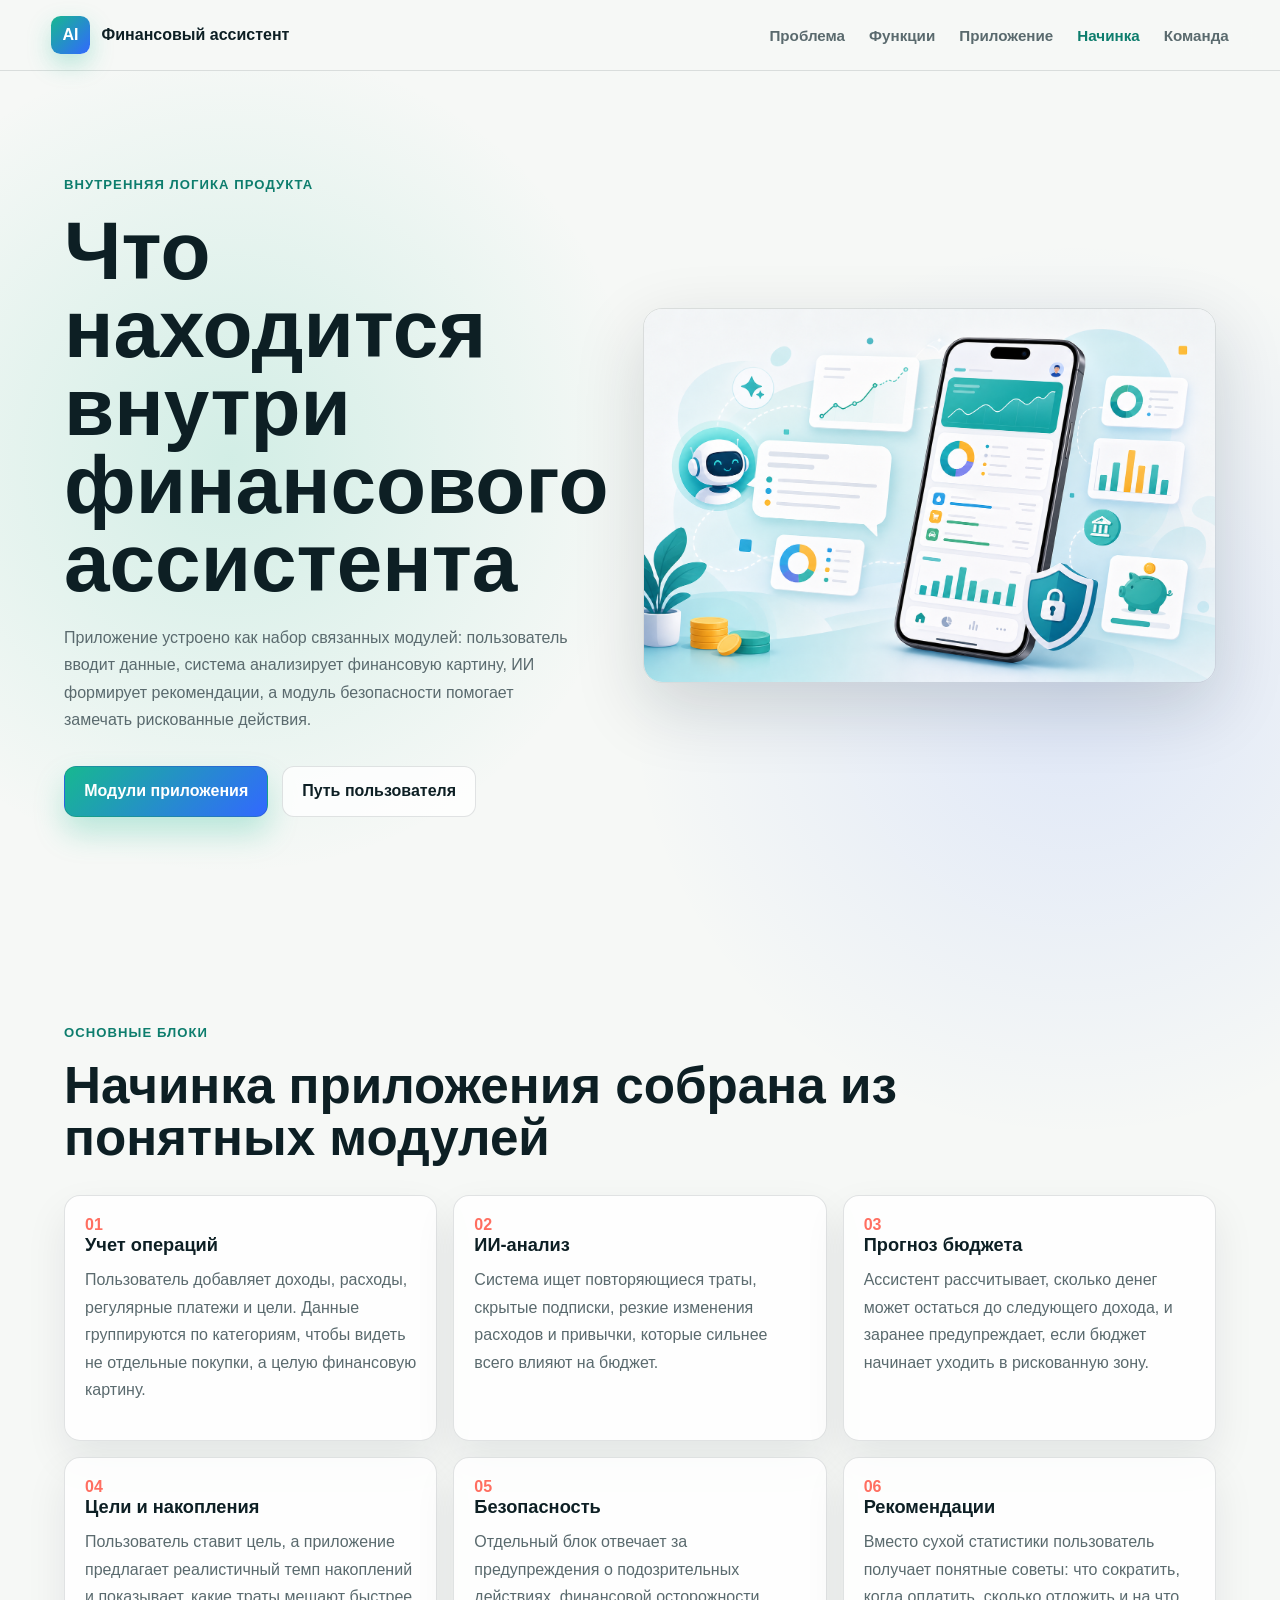
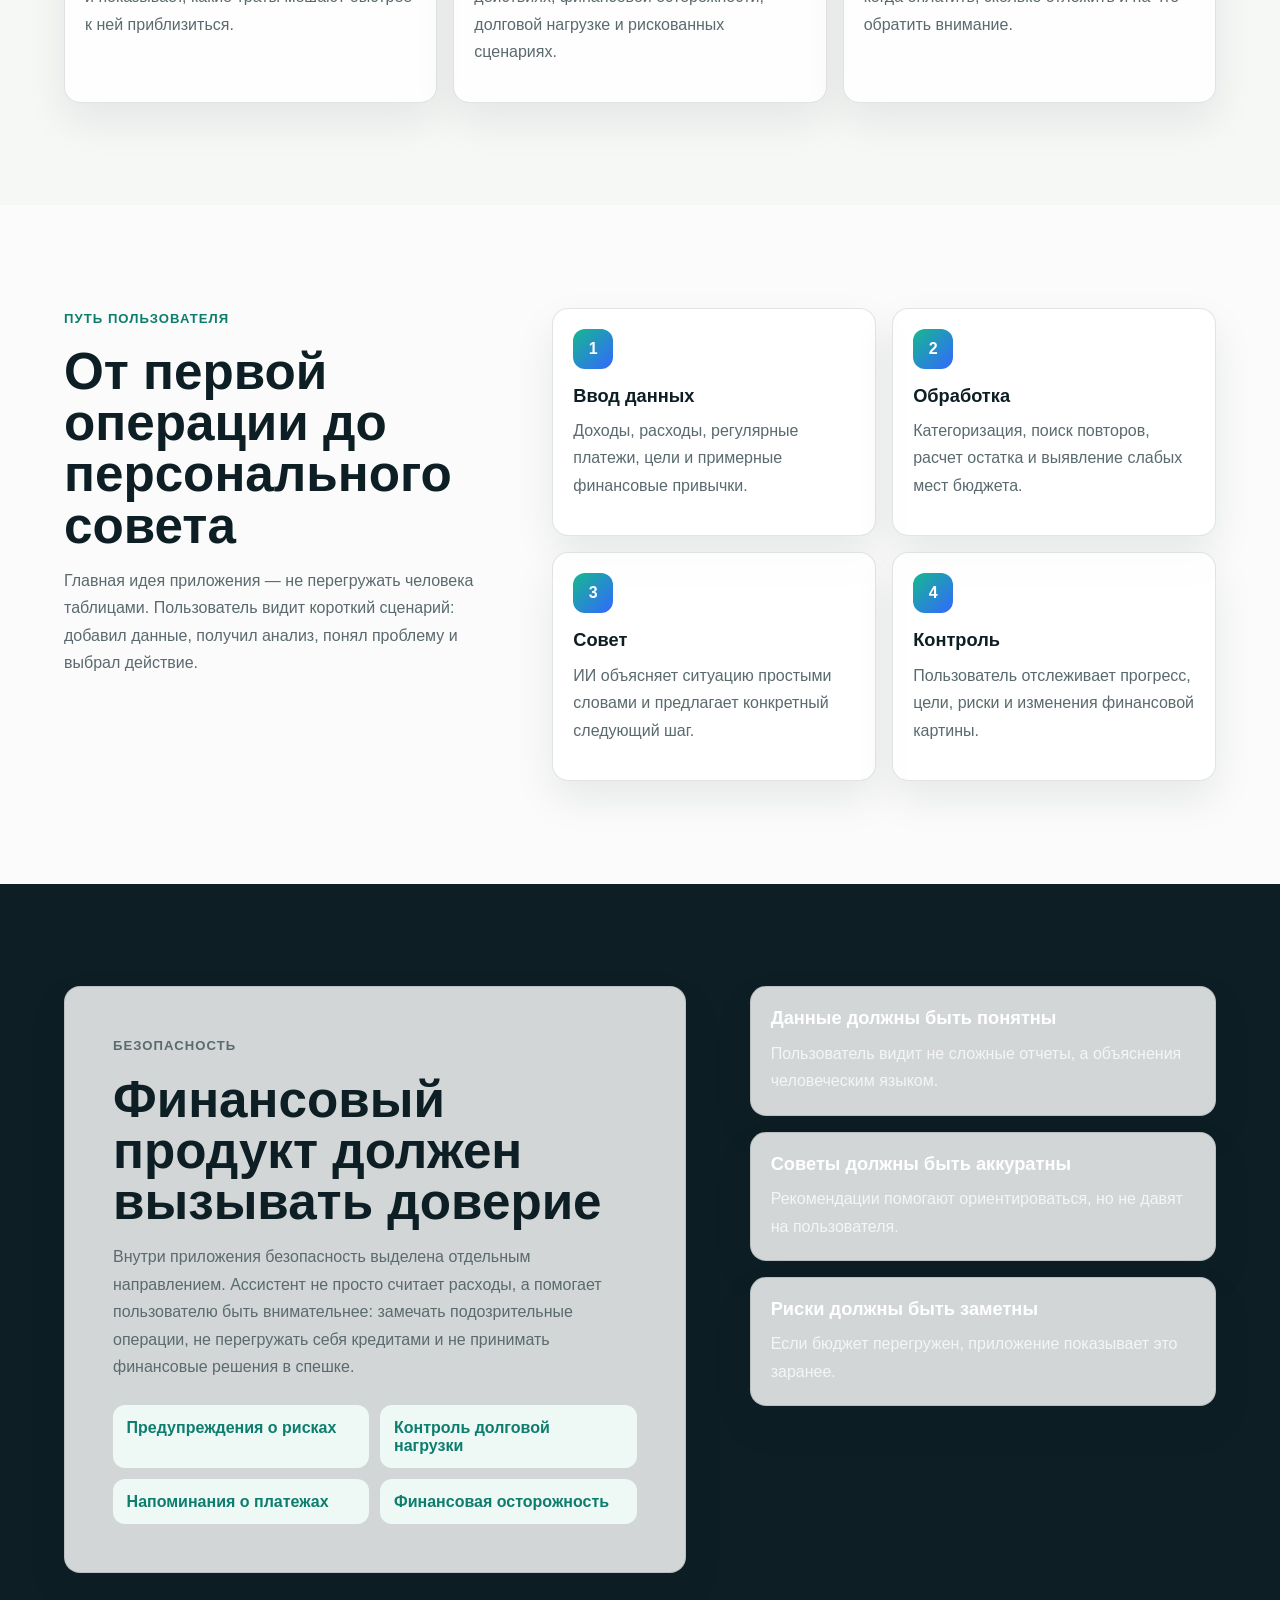
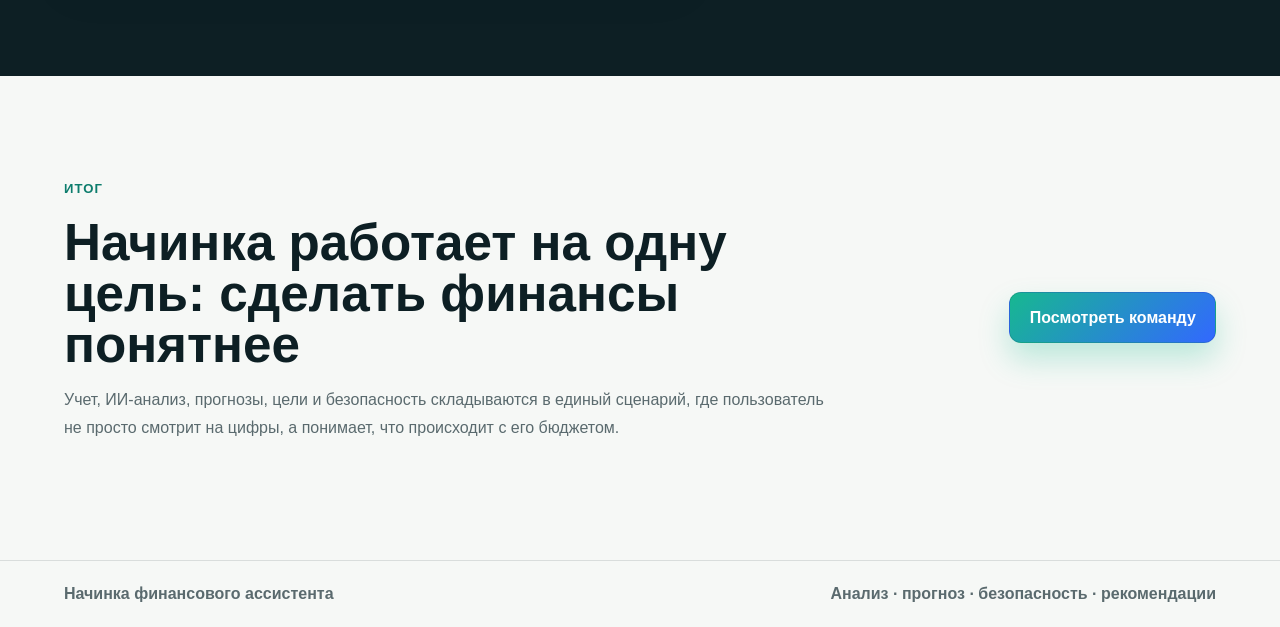
==== app.html @ 1d3106fd "Add app internals page" ====
<!DOCTYPE html>
<html lang="ru">
<head>
  <meta charset="UTF-8">
  <meta name="viewport" content="width=device-width, initial-scale=1.0">
  <title>Начинка приложения</title>
  <link rel="stylesheet" href="styles.css">
  <script src="script.js" defer></script>
</head>
<body>
  <header class="site-header">
    <a class="brand" href="index.html" aria-label="На главную">
      <span class="brand-mark">AI</span>
      <span>Финансовый ассистент</span>
    </a>
    <nav class="nav">
      <a href="index.html#problem">Проблема</a>
      <a href="index.html#features">Функции</a>
      <a href="index.html#app">Приложение</a>
      <a href="app.html" aria-current="page">Начинка</a>
      <a href="developers.html">Команда</a>
    </nav>
  </header>

  <main>
    <section class="app-hero">
      <div>
        <p class="eyebrow">Внутренняя логика продукта</p>
        <h1>Что находится внутри финансового ассистента</h1>
        <p>
          Приложение устроено как набор связанных модулей: пользователь вводит данные,
          система анализирует финансовую картину, ИИ формирует рекомендации, а модуль
          безопасности помогает замечать рискованные действия.
        </p>
        <div class="hero-actions">
          <a class="button primary" href="#modules">Модули приложения</a>
          <a class="button ghost" href="#flow">Путь пользователя</a>
        </div>
      </div>
      <img class="app-visual" src="assets/product-visual.png" alt="Визуализация модулей финансового ассистента">
    </section>

    <section id="modules" class="section">
      <div class="section-head">
        <p class="eyebrow">Основные блоки</p>
        <h2>Начинка приложения собрана из понятных модулей</h2>
      </div>
      <div class="module-grid">
        <article>
          <span>01</span>
          <h3>Учет операций</h3>
          <p>
            Пользователь добавляет доходы, расходы, регулярные платежи и цели.
            Данные группируются по категориям, чтобы видеть не отдельные покупки,
            а целую финансовую картину.
          </p>
        </article>
        <article>
          <span>02</span>
          <h3>ИИ-анализ</h3>
          <p>
            Система ищет повторяющиеся траты, скрытые подписки, резкие изменения
            расходов и привычки, которые сильнее всего влияют на бюджет.
          </p>
        </article>
        <article>
          <span>03</span>
          <h3>Прогноз бюджета</h3>
          <p>
            Ассистент рассчитывает, сколько денег может остаться до следующего дохода,
            и заранее предупреждает, если бюджет начинает уходить в рискованную зону.
          </p>
        </article>
        <article>
          <span>04</span>
          <h3>Цели и накопления</h3>
          <p>
            Пользователь ставит цель, а приложение предлагает реалистичный темп
            накоплений и показывает, какие траты мешают быстрее к ней приблизиться.
          </p>
        </article>
        <article>
          <span>05</span>
          <h3>Безопасность</h3>
          <p>
            Отдельный блок отвечает за предупреждения о подозрительных действиях,
            финансовой осторожности, долговой нагрузке и рискованных сценариях.
          </p>
        </article>
        <article>
          <span>06</span>
          <h3>Рекомендации</h3>
          <p>
            Вместо сухой статистики пользователь получает понятные советы:
            что сократить, когда оплатить, сколько отложить и на что обратить внимание.
          </p>
        </article>
      </div>
    </section>

    <section id="flow" class="section app-flow-section">
      <div>
        <p class="eyebrow">Путь пользователя</p>
        <h2>От первой операции до персонального совета</h2>
        <p>
          Главная идея приложения — не перегружать человека таблицами. Пользователь
          видит короткий сценарий: добавил данные, получил анализ, понял проблему
          и выбрал действие.
        </p>
      </div>
      <div class="flow-steps">
        <article>
          <strong>1</strong>
          <h3>Ввод данных</h3>
          <p>Доходы, расходы, регулярные платежи, цели и примерные финансовые привычки.</p>
        </article>
        <article>
          <strong>2</strong>
          <h3>Обработка</h3>
          <p>Категоризация, поиск повторов, расчет остатка и выявление слабых мест бюджета.</p>
        </article>
        <article>
          <strong>3</strong>
          <h3>Совет</h3>
          <p>ИИ объясняет ситуацию простыми словами и предлагает конкретный следующий шаг.</p>
        </article>
        <article>
          <strong>4</strong>
          <h3>Контроль</h3>
          <p>Пользователь отслеживает прогресс, цели, риски и изменения финансовой картины.</p>
        </article>
      </div>
    </section>

    <section class="section product app-security">
      <div class="product-panel">
        <p class="eyebrow">Безопасность</p>
        <h2>Финансовый продукт должен вызывать доверие</h2>
        <p>
          Внутри приложения безопасность выделена отдельным направлением. Ассистент
          не просто считает расходы, а помогает пользователю быть внимательнее:
          замечать подозрительные операции, не перегружать себя кредитами и не принимать
          финансовые решения в спешке.
        </p>
        <ul class="check-list">
          <li>Предупреждения о рисках</li>
          <li>Контроль долговой нагрузки</li>
          <li>Напоминания о платежах</li>
          <li>Финансовая осторожность</li>
        </ul>
      </div>
      <div class="security-notes">
        <article>
          <h3>Данные должны быть понятны</h3>
          <p>Пользователь видит не сложные отчеты, а объяснения человеческим языком.</p>
        </article>
        <article>
          <h3>Советы должны быть аккуратны</h3>
          <p>Рекомендации помогают ориентироваться, но не давят на пользователя.</p>
        </article>
        <article>
          <h3>Риски должны быть заметны</h3>
          <p>Если бюджет перегружен, приложение показывает это заранее.</p>
        </article>
      </div>
    </section>

    <section class="section finale">
      <div>
        <p class="eyebrow">Итог</p>
        <h2>Начинка работает на одну цель: сделать финансы понятнее</h2>
        <p>
          Учет, ИИ-анализ, прогнозы, цели и безопасность складываются в единый
          сценарий, где пользователь не просто смотрит на цифры, а понимает,
          что происходит с его бюджетом.
        </p>
      </div>
      <a class="button primary" href="developers.html">Посмотреть команду</a>
    </section>
  </main>

  <footer class="footer">
    <span>Начинка финансового ассистента</span>
    <span>Анализ · прогноз · безопасность · рекомендации</span>
  </footer>
</body>
</html>
---- styles.css ----
:root {
  --bg: #f6f8f6;
  --ink: #0d1f24;
  --muted: #5a6a6e;
  --line: rgba(13, 31, 36, 0.12);
  --green: #17b890;
  --green-dark: #0d7d6d;
  --blue: #3268ff;
  --yellow: #f7c948;
  --coral: #ff6f61;
  --white: #ffffff;
  --shadow: 0 24px 70px rgba(13, 31, 36, 0.16);
}

* {
  box-sizing: border-box;
}

html {
  scroll-behavior: smooth;
}

body {
  margin: 0;
  min-height: 100vh;
  color: var(--ink);
  background:
    radial-gradient(circle at 18% 12%, rgba(23, 184, 144, 0.16), transparent 26rem),
    radial-gradient(circle at 84% 18%, rgba(50, 104, 255, 0.12), transparent 28rem),
    var(--bg);
  font-family: Inter, "Segoe UI", Arial, sans-serif;
}

a {
  color: inherit;
}

.site-header {
  position: sticky;
  top: 0;
  z-index: 20;
  display: flex;
  align-items: center;
  justify-content: space-between;
  gap: 1rem;
  padding: 1rem clamp(1rem, 4vw, 4.5rem);
  background: rgba(246, 248, 246, 0.84);
  border-bottom: 1px solid var(--line);
  backdrop-filter: blur(18px);
}

.brand {
  display: inline-flex;
  align-items: center;
  gap: 0.75rem;
  font-weight: 800;
  text-decoration: none;
}

.brand-mark {
  display: grid;
  place-items: center;
  width: 2.4rem;
  height: 2.4rem;
  border-radius: 0.6rem;
  color: var(--white);
  background: linear-gradient(135deg, var(--green), var(--blue));
  box-shadow: 0 10px 24px rgba(23, 184, 144, 0.28);
}

.nav {
  display: flex;
  align-items: center;
  gap: clamp(0.65rem, 2vw, 1.5rem);
  color: var(--muted);
  font-size: 0.95rem;
  font-weight: 700;
}

.nav a {
  text-decoration: none;
}

.nav a:hover,
.nav a[aria-current="page"] {
  color: var(--green-dark);
}

.hero {
  display: grid;
  grid-template-columns: minmax(0, 1.05fr) minmax(18rem, 0.72fr);
  align-items: center;
  gap: clamp(2rem, 6vw, 5rem);
  min-height: calc(100vh - 4.6rem);
  padding: clamp(3rem, 7vw, 6rem) clamp(1rem, 5vw, 5rem) 2.5rem;
}

.hero-content {
  max-width: 48rem;
}

.eyebrow {
  margin: 0 0 1rem;
  color: var(--green-dark);
  font-size: 0.82rem;
  font-weight: 900;
  letter-spacing: 0.08em;
  text-transform: uppercase;
}

h1,
h2,
h3,
p {
  margin-top: 0;
}

h1 {
  margin-bottom: 1.4rem;
  font-size: clamp(2.7rem, 7vw, 6.4rem);
  line-height: 0.95;
}

h2 {
  margin-bottom: 1rem;
  font-size: clamp(2rem, 4vw, 3.8rem);
  line-height: 1;
}

h3 {
  margin-bottom: 0.65rem;
  font-size: 1.14rem;
}

p {
  color: var(--muted);
  line-height: 1.72;
}

.hero-text {
  max-width: 41rem;
  font-size: clamp(1.05rem, 1.6vw, 1.28rem);
}

.hero-actions {
  display: flex;
  flex-wrap: wrap;
  gap: 0.85rem;
  margin-top: 2rem;
}

.button {
  display: inline-flex;
  align-items: center;
  justify-content: center;
  min-height: 3.2rem;
  padding: 0.85rem 1.2rem;
  border-radius: 0.75rem;
  border: 1px solid var(--line);
  font-weight: 850;
  text-decoration: none;
  transition: transform 180ms ease, box-shadow 180ms ease, background 180ms ease;
}

.button:hover {
  transform: translateY(-2px);
}

.button.primary {
  color: var(--white);
  background: linear-gradient(135deg, var(--green), var(--blue));
  box-shadow: 0 16px 30px rgba(23, 184, 144, 0.26);
}

.button.ghost {
  background: rgba(255, 255, 255, 0.78);
}

.phone-showcase {
  justify-self: center;
  position: relative;
}

.phone-showcase::before {
  content: "";
  position: absolute;
  inset: 12% -8% 6%;
  z-index: -1;
  border-radius: 4rem;
  background: linear-gradient(135deg, rgba(23, 184, 144, 0.35), rgba(50, 104, 255, 0.22));
  filter: blur(6px);
  transform: rotate(-5deg);
}

.phone-showcase img {
  display: block;
  width: min(22rem, 78vw);
  height: auto;
  filter: drop-shadow(0 30px 44px rgba(13, 31, 36, 0.24));
}

.stats-band {
  display: grid;
  grid-template-columns: repeat(3, 1fr);
  gap: 1px;
  margin: 0 clamp(1rem, 5vw, 5rem);
  overflow: hidden;
  border: 1px solid var(--line);
  border-radius: 1.25rem;
  background: var(--line);
  box-shadow: var(--shadow);
}

.stats-band div {
  padding: clamp(1.2rem, 3vw, 2rem);
  background: rgba(255, 255, 255, 0.82);
}

.stats-band strong {
  display: block;
  font-size: clamp(1.8rem, 4vw, 3.2rem);
  line-height: 1;
}

.stats-band span {
  color: var(--muted);
  font-weight: 700;
}

.section {
  padding: clamp(4rem, 8vw, 7rem) clamp(1rem, 5vw, 5rem);
}

.split {
  display: grid;
  grid-template-columns: minmax(0, 0.8fr) minmax(0, 1.2fr);
  gap: clamp(2rem, 5vw, 4rem);
  align-items: start;
}

.problem-grid,
.feature-row,
.developers-list {
  display: grid;
  grid-template-columns: repeat(4, minmax(0, 1fr));
  gap: 1rem;
}

.problem-grid article,
.feature-row article,
.developer-card,
.product-panel,
.qr-card {
  border: 1px solid var(--line);
  border-radius: 1rem;
  background: rgba(255, 255, 255, 0.82);
  box-shadow: 0 18px 42px rgba(13, 31, 36, 0.08);
}

.problem-grid article,
.feature-row article,
.developer-card {
  padding: 1.25rem;
}

.problem-grid span {
  color: var(--coral);
  font-weight: 900;
}

.section-head {
  max-width: 58rem;
  margin-bottom: 2rem;
}

.icon,
.avatar {
  display: grid;
  place-items: center;
  width: 3.2rem;
  height: 3.2rem;
  margin-bottom: 1rem;
  border-radius: 0.8rem;
  color: var(--white);
  background: var(--green-dark);
  font-weight: 900;
}

.feature-row article:nth-child(2) .icon {
  background: var(--blue);
}

.feature-row article:nth-child(3) .icon {
  background: var(--coral);
}

.feature-row article:nth-child(4) .icon {
  color: var(--ink);
  background: var(--yellow);
}

.product {
  display: grid;
  grid-template-columns: minmax(0, 1fr) minmax(18rem, 0.75fr);
  gap: clamp(2rem, 5vw, 4rem);
  align-items: stretch;
  background: #0d1f24;
  color: var(--white);
}

.product p,
.product .eyebrow {
  color: rgba(255, 255, 255, 0.74);
}

.product-panel {
  padding: clamp(1.4rem, 4vw, 3rem);
  color: var(--ink);
}

.product-panel p,
.product-panel .eyebrow {
  color: var(--muted);
}

.check-list {
  display: grid;
  grid-template-columns: repeat(2, minmax(0, 1fr));
  gap: 0.7rem;
  padding: 0;
  margin: 1.5rem 0 0;
  list-style: none;
}

.check-list li {
  padding: 0.85rem;
  border-radius: 0.75rem;
  background: #eef8f4;
  color: var(--green-dark);
  font-weight: 800;
}

.timeline {
  display: grid;
  align-content: center;
  gap: 1rem;
}

.timeline div {
  display: grid;
  grid-template-columns: 1rem 1fr;
  gap: 1rem;
  align-items: center;
}

.timeline span {
  width: 1rem;
  height: 1rem;
  border-radius: 50%;
  background: var(--green);
  box-shadow: 0 0 0 0.45rem rgba(23, 184, 144, 0.2);
}

.timeline p {
  margin: 0;
  color: rgba(255, 255, 255, 0.88);
  font-weight: 800;
}

.app-story {
  display: grid;
  grid-template-columns: minmax(0, 0.82fr) minmax(18rem, 1fr);
  gap: clamp(2rem, 5vw, 4rem);
  align-items: center;
}

.app-copy {
  max-width: 46rem;
}

.app-visual {
  display: block;
  width: 100%;
  border: 1px solid var(--line);
  border-radius: 1.2rem;
  box-shadow: var(--shadow);
}

.gallery-section {
  background: rgba(255, 255, 255, 0.44);
}

.gallery-grid {
  display: grid;
  grid-template-columns: minmax(16rem, 0.62fr) minmax(16rem, 1fr);
  gap: 1rem;
}

.gallery-grid article {
  overflow: hidden;
  border: 1px solid var(--line);
  border-radius: 1rem;
  background: rgba(255, 255, 255, 0.82);
  box-shadow: 0 18px 42px rgba(13, 31, 36, 0.08);
}

.gallery-grid img {
  display: block;
  width: 100%;
  height: 24rem;
  object-fit: cover;
  background: #eef8f4;
}

.gallery-grid article:first-child img {
  object-fit: contain;
  padding: 1rem;
}

.gallery-grid h3,
.gallery-grid p {
  padding: 0 1.2rem;
}

.gallery-grid h3 {
  margin-top: 1rem;
}

.gallery-grid p {
  padding-bottom: 1.2rem;
}

.finale {
  display: flex;
  align-items: center;
  justify-content: space-between;
  gap: 2rem;
}

.finale div {
  max-width: 48rem;
}

.developers-hero {
  position: relative;
  display: grid;
  grid-template-columns: minmax(0, 1fr) minmax(17rem, 24rem);
  gap: clamp(2rem, 6vw, 5rem);
  align-items: center;
  padding: clamp(4rem, 8vw, 7rem) clamp(1rem, 5vw, 5rem);
  overflow: hidden;
}

.developers-hero::after {
  content: "";
  position: absolute;
  right: 9%;
  top: 17%;
  z-index: -1;
  width: 18rem;
  height: 18rem;
  border: 1px solid rgba(23, 184, 144, 0.28);
  border-radius: 2rem;
  transform: rotate(17deg);
  animation: slow-spin 18s linear infinite;
}

.developers-hero h1 {
  font-size: clamp(3rem, 7vw, 6rem);
}

.role-cloud {
  display: flex;
  flex-wrap: wrap;
  gap: 0.7rem;
  margin: 1.5rem 0;
}

.role-cloud span {
  padding: 0.58rem 0.85rem;
  border: 1px solid rgba(23, 184, 144, 0.26);
  border-radius: 999px;
  background: rgba(255, 255, 255, 0.74);
  color: var(--green-dark);
  font-weight: 850;
}

.developers-note {
  max-width: 46rem;
}

.qr-card {
  padding: 1.2rem;
  text-align: center;
  animation: float-card 5s ease-in-out infinite;
}

.qr-card img {
  display: block;
  width: 100%;
  max-width: 19rem;
  margin: 0 auto 1rem;
  border-radius: 0.8rem;
}

.developers-list {
  grid-template-columns: repeat(3, minmax(0, 1fr));
  padding-top: 0;
}

.developer-card {
  position: relative;
  overflow: hidden;
  min-height: 32rem;
  cursor: pointer;
  transition: transform 220ms ease, box-shadow 220ms ease, border-color 220ms ease;
}

.developer-card::before {
  content: "";
  position: absolute;
  inset: 0;
  z-index: 0;
  background: linear-gradient(135deg, rgba(23, 184, 144, 0.16), transparent 48%);
  opacity: 0;
  transition: opacity 220ms ease;
}

.developer-card:hover {
  transform: translateY(-8px);
  border-color: rgba(23, 184, 144, 0.38);
  box-shadow: 0 26px 58px rgba(13, 31, 36, 0.16);
}

.developer-card:focus-visible {
  outline: 3px solid rgba(50, 104, 255, 0.34);
  outline-offset: 4px;
}

.developer-card.is-open {
  border-color: rgba(23, 184, 144, 0.56);
  box-shadow: 0 30px 70px rgba(13, 31, 36, 0.18);
}

.developer-card:hover::before {
  opacity: 1;
}

.developer-card > * {
  position: relative;
  z-index: 1;
}

.developer-portrait {
  display: block;
  width: 100%;
  aspect-ratio: 1 / 1;
  object-fit: cover;
  margin-bottom: 1rem;
  border-radius: 0.9rem;
  border: 1px solid var(--line);
  box-shadow: 0 16px 30px rgba(13, 31, 36, 0.12);
  transition: transform 260ms ease;
}

.developer-card:hover .developer-portrait {
  transform: scale(1.025);
}

.developer-card h2 {
  font-size: clamp(1.55rem, 2.4vw, 2.2rem);
  overflow-wrap: anywhere;
}

.developer-card .nickname {
  margin-bottom: 0.3rem;
  color: var(--muted);
  font-weight: 850;
}

.developer-card .role {
  margin-bottom: 0.8rem;
  color: var(--green-dark);
  font-weight: 900;
}

.mini-stack {
  display: flex;
  flex-wrap: wrap;
  gap: 0.5rem;
  padding: 0;
  margin: 1rem 0 0;
  list-style: none;
}

.mini-stack li {
  padding: 0.46rem 0.6rem;
  border-radius: 0.55rem;
  background: #eef8f4;
  color: var(--green-dark);
  font-size: 0.86rem;
  font-weight: 850;
}

.member-detail {
  margin-top: 1rem;
  padding: 1rem;
  border: 1px solid rgba(23, 184, 144, 0.22);
  border-radius: 0.85rem;
  background: rgba(238, 248, 244, 0.82);
  animation: detail-open 240ms ease both;
}

.member-detail summary {
  cursor: pointer;
  color: var(--green-dark);
  font-weight: 900;
}

.member-detail h3 {
  margin: 1rem 0 0.45rem;
}

.member-detail p {
  margin-bottom: 0.7rem;
  line-height: 1.58;
}

.developer-card .button {
  width: 100%;
  margin-top: 1.2rem;
  cursor: pointer;
}

.team-story {
  padding-top: 1rem;
}

.team-story h2 {
  max-width: 55rem;
}

.story-grid {
  display: grid;
  grid-template-columns: repeat(3, minmax(0, 1fr));
  gap: 1rem;
  margin-top: 2rem;
}

.story-grid article {
  padding: 1.3rem;
  border-left: 4px solid var(--green);
  background: rgba(255, 255, 255, 0.7);
}

.story-grid span {
  color: var(--coral);
  font-weight: 900;
}

.app-hero {
  display: grid;
  grid-template-columns: minmax(0, 0.9fr) minmax(18rem, 1fr);
  gap: clamp(2rem, 5vw, 4rem);
  align-items: center;
  min-height: calc(100vh - 4.6rem);
  padding: clamp(4rem, 8vw, 7rem) clamp(1rem, 5vw, 5rem);
}

.app-hero h1 {
  font-size: clamp(2.8rem, 6.4vw, 6rem);
}

.module-grid {
  display: grid;
  grid-template-columns: repeat(3, minmax(0, 1fr));
  gap: 1rem;
}

.module-grid article,
.flow-steps article,
.security-notes article {
  border: 1px solid var(--line);
  border-radius: 1rem;
  background: rgba(255, 255, 255, 0.82);
  box-shadow: 0 18px 42px rgba(13, 31, 36, 0.08);
}

.module-grid article {
  padding: 1.25rem;
}

.module-grid span {
  color: var(--coral);
  font-weight: 900;
}

.app-flow-section {
  display: grid;
  grid-template-columns: minmax(0, 0.78fr) minmax(0, 1.22fr);
  gap: clamp(2rem, 5vw, 4rem);
  align-items: start;
  background: rgba(255, 255, 255, 0.42);
}

.flow-steps {
  display: grid;
  grid-template-columns: repeat(2, minmax(0, 1fr));
  gap: 1rem;
}

.flow-steps article {
  padding: 1.25rem;
}

.flow-steps strong {
  display: grid;
  place-items: center;
  width: 2.5rem;
  height: 2.5rem;
  margin-bottom: 1rem;
  border-radius: 0.75rem;
  color: var(--white);
  background: linear-gradient(135deg, var(--green), var(--blue));
}

.app-security {
  align-items: start;
}

.security-notes {
  display: grid;
  gap: 1rem;
  align-content: center;
}

.security-notes article {
  padding: 1.25rem;
}

.security-notes h3 {
  color: var(--white);
}

.security-notes p {
  margin-bottom: 0;
  color: rgba(255, 255, 255, 0.76);
}

.footer {
  display: flex;
  justify-content: space-between;
  gap: 1rem;
  padding: 1.5rem clamp(1rem, 5vw, 5rem);
  color: var(--muted);
  border-top: 1px solid var(--line);
  font-weight: 700;
}

.reveal {
  opacity: 0;
  transform: translateY(22px);
  transition: opacity 650ms ease, transform 650ms ease;
}

.reveal.is-visible {
  opacity: 1;
  transform: translateY(0);
}

@keyframes float-card {
  0%,
  100% {
    transform: translateY(0);
  }
  50% {
    transform: translateY(-10px);
  }
}

@keyframes slow-spin {
  from {
    transform: rotate(17deg);
  }
  to {
    transform: rotate(377deg);
  }
}

@keyframes detail-open {
  from {
    opacity: 0;
    transform: translateY(-8px);
  }
  to {
    opacity: 1;
    transform: translateY(0);
  }
}

@media (max-width: 980px) {
  .hero,
  .split,
  .product,
  .developers-hero,
  .app-story,
  .app-hero,
  .app-flow-section {
    grid-template-columns: 1fr;
  }

  .phone-showcase {
    order: -1;
  }

  .problem-grid,
  .feature-row,
  .story-grid,
  .module-grid {
    grid-template-columns: repeat(2, minmax(0, 1fr));
  }
}

@media (max-width: 720px) {
  .site-header {
    position: static;
    align-items: flex-start;
    flex-direction: column;
  }

  .nav {
    width: 100%;
    flex-wrap: wrap;
    overflow-x: visible;
    padding-bottom: 0;
  }

  .hero {
    min-height: auto;
  }

  .stats-band,
  .developers-list,
  .check-list,
  .gallery-grid,
  .module-grid,
  .flow-steps {
    grid-template-columns: 1fr;
  }

  .gallery-grid img {
    height: auto;
    max-height: 30rem;
  }

  .problem-grid,
  .feature-row,
  .story-grid {
    grid-template-columns: 1fr;
  }

  .finale,
  .footer {
    align-items: flex-start;
    flex-direction: column;
  }

  h1 {
    font-size: clamp(2.5rem, 15vw, 4rem);
  }
}
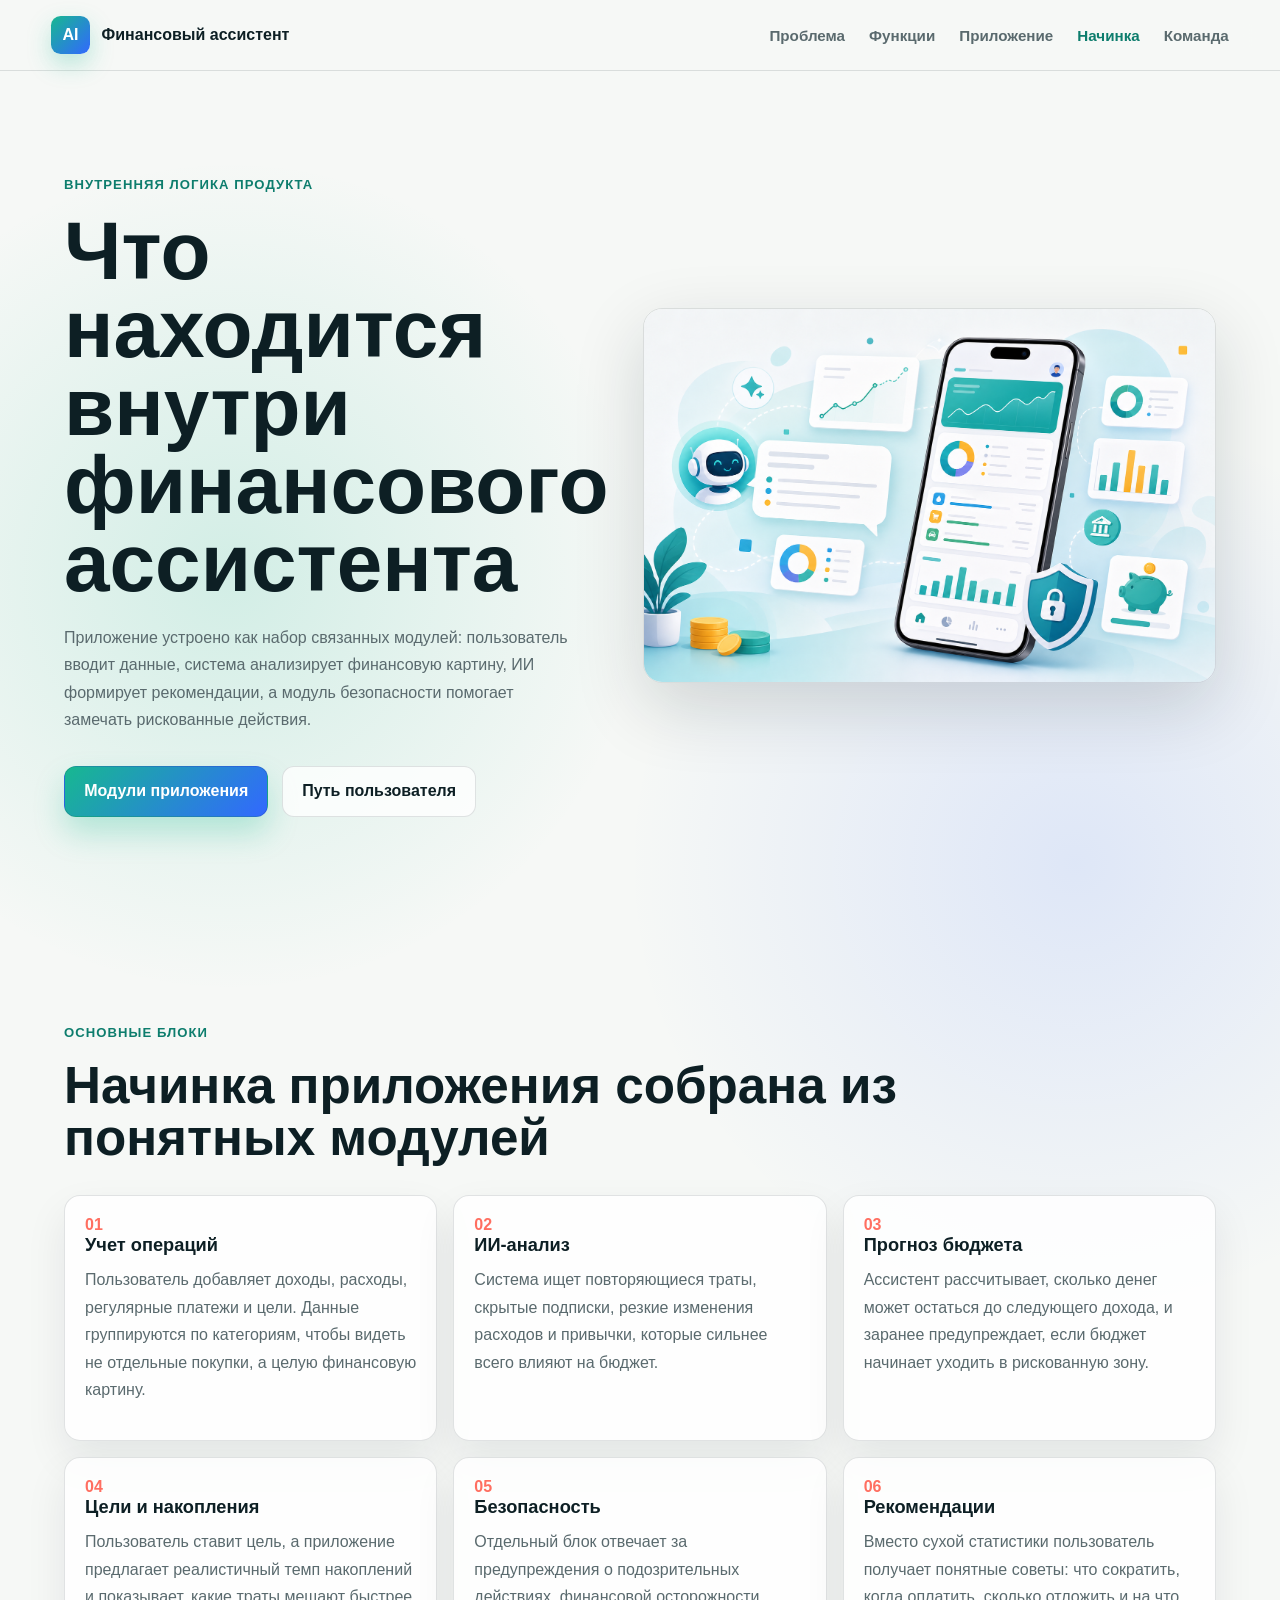
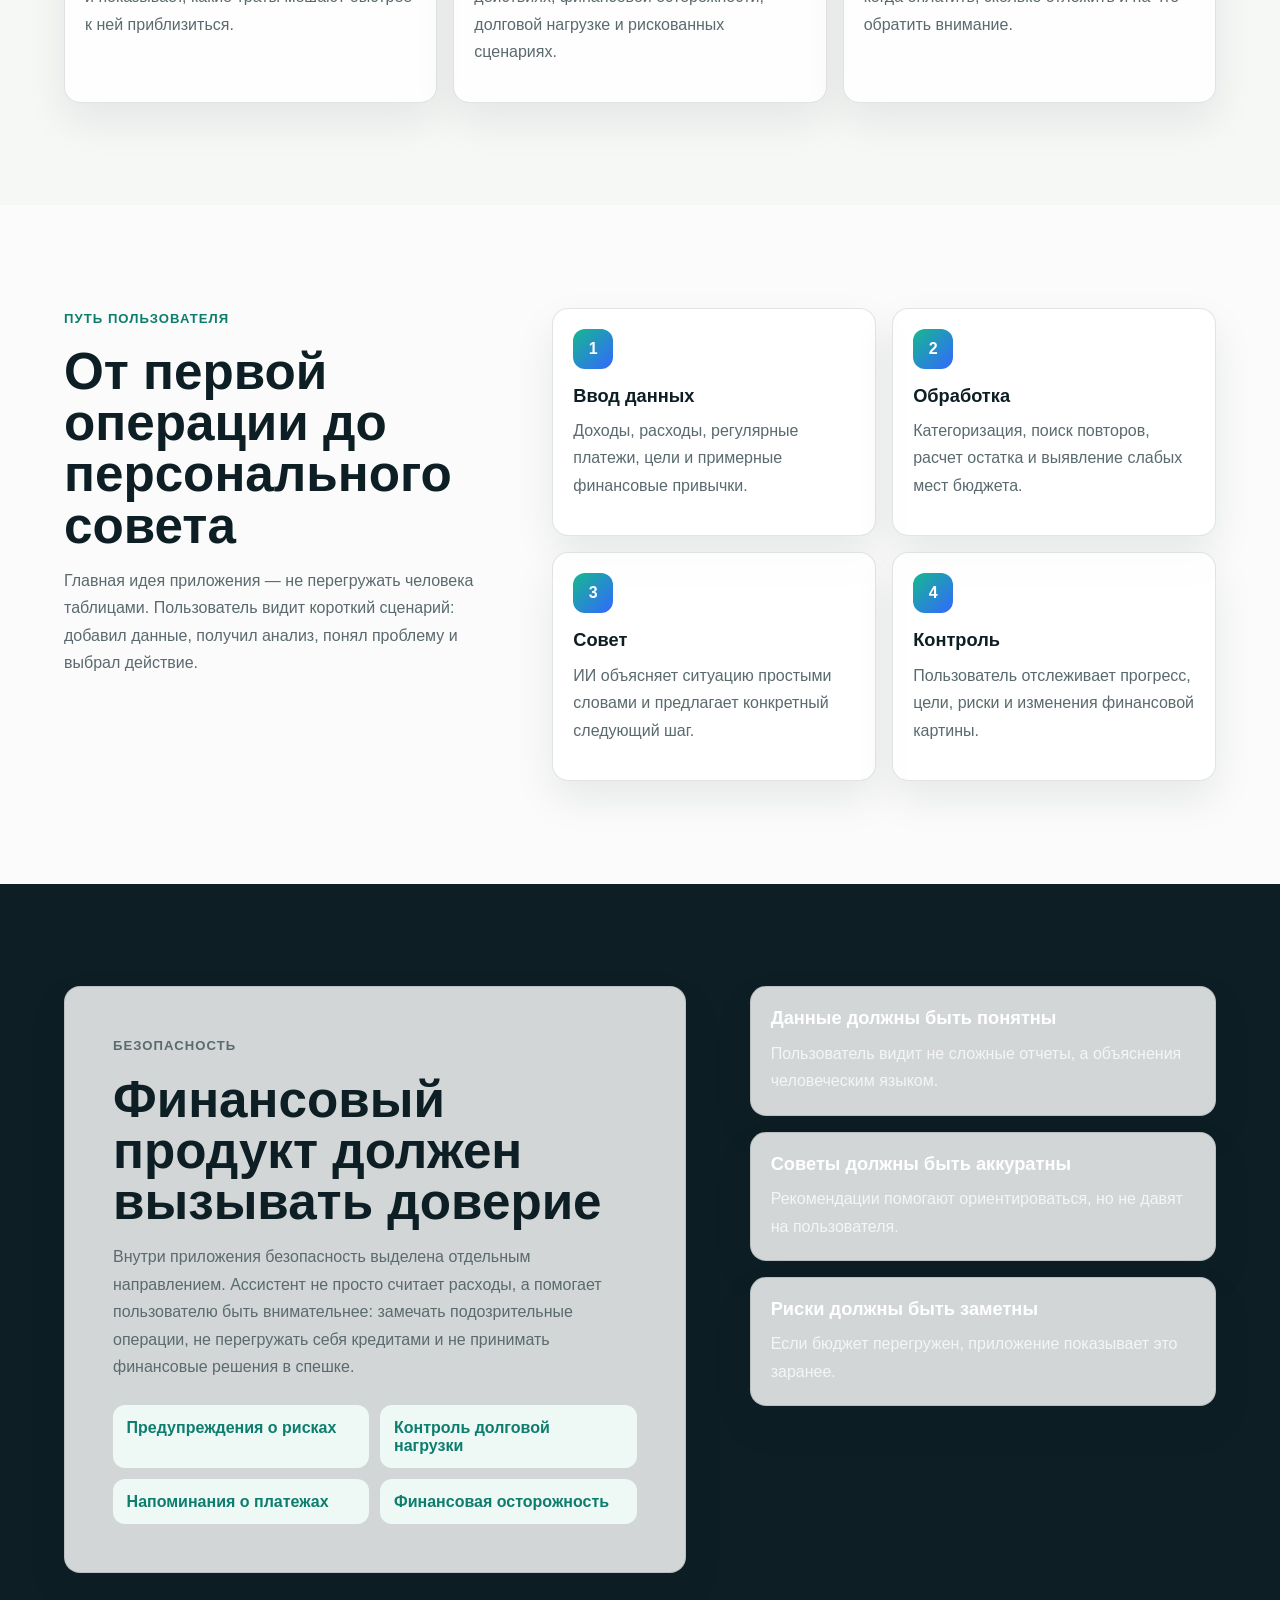
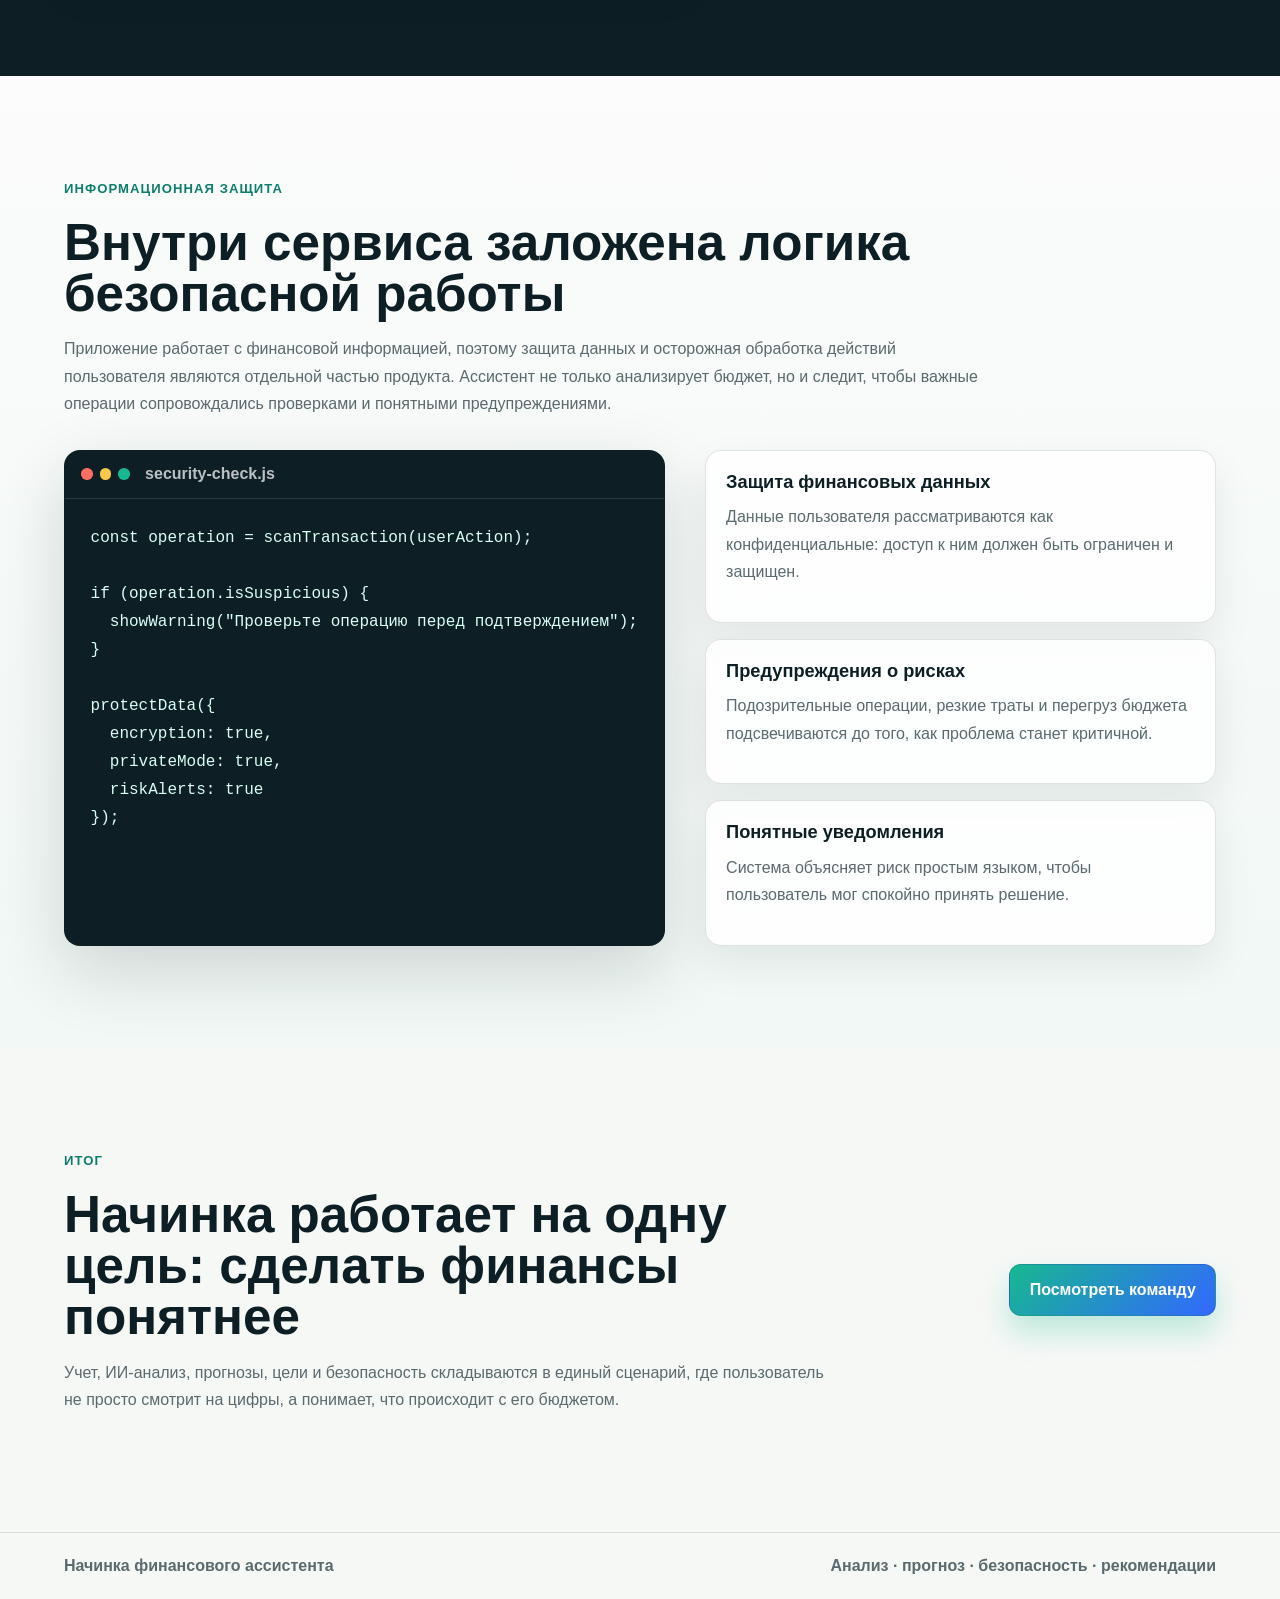
==== commit 79983dd6: "Add security info section" ====
--- a/app.html
+++ b/app.html
@@ -165,6 +165,54 @@
       </div>
     </section>
 
+    <section class="section code-security">
+      <div class="section-head">
+        <p class="eyebrow">Информационная защита</p>
+        <h2>Внутри сервиса заложена логика безопасной работы</h2>
+        <p>
+          Приложение работает с финансовой информацией, поэтому защита данных и
+          осторожная обработка действий пользователя являются отдельной частью продукта.
+          Ассистент не только анализирует бюджет, но и следит, чтобы важные операции
+          сопровождались проверками и понятными предупреждениями.
+        </p>
+      </div>
+
+      <div class="security-code-grid">
+        <article class="code-panel">
+          <div class="code-header">
+            <span></span><span></span><span></span>
+            <strong>security-check.js</strong>
+          </div>
+          <pre><code>const operation = scanTransaction(userAction);
+
+if (operation.isSuspicious) {
+  showWarning("Проверьте операцию перед подтверждением");
+}
+
+protectData({
+  encryption: true,
+  privateMode: true,
+  riskAlerts: true
+});</code></pre>
+        </article>
+
+        <div class="protection-list">
+          <article>
+            <h3>Защита финансовых данных</h3>
+            <p>Данные пользователя рассматриваются как конфиденциальные: доступ к ним должен быть ограничен и защищен.</p>
+          </article>
+          <article>
+            <h3>Предупреждения о рисках</h3>
+            <p>Подозрительные операции, резкие траты и перегруз бюджета подсвечиваются до того, как проблема станет критичной.</p>
+          </article>
+          <article>
+            <h3>Понятные уведомления</h3>
+            <p>Система объясняет риск простым языком, чтобы пользователь мог спокойно принять решение.</p>
+          </article>
+        </div>
+      </div>
+    </section>
+
     <section class="section finale">
       <div>
         <p class="eyebrow">Итог</p>
--- a/styles.css
+++ b/styles.css
@@ -747,6 +747,77 @@
   color: rgba(255, 255, 255, 0.76);
 }
 
+.code-security {
+  background: linear-gradient(180deg, rgba(255, 255, 255, 0.54), rgba(238, 248, 244, 0.66));
+}
+
+.security-code-grid {
+  display: grid;
+  grid-template-columns: minmax(18rem, 1fr) minmax(18rem, 0.85fr);
+  gap: clamp(1.2rem, 4vw, 2.5rem);
+  align-items: stretch;
+}
+
+.code-panel {
+  overflow: hidden;
+  border: 1px solid rgba(13, 31, 36, 0.16);
+  border-radius: 1rem;
+  background: #0d1f24;
+  box-shadow: var(--shadow);
+}
+
+.code-header {
+  display: flex;
+  align-items: center;
+  gap: 0.45rem;
+  padding: 0.9rem 1rem;
+  border-bottom: 1px solid rgba(255, 255, 255, 0.12);
+  color: rgba(255, 255, 255, 0.72);
+  font-weight: 800;
+}
+
+.code-header span {
+  width: 0.72rem;
+  height: 0.72rem;
+  border-radius: 50%;
+  background: var(--coral);
+}
+
+.code-header span:nth-child(2) {
+  background: var(--yellow);
+}
+
+.code-header span:nth-child(3) {
+  background: var(--green);
+  margin-right: 0.5rem;
+}
+
+.code-panel pre {
+  margin: 0;
+  padding: clamp(1rem, 3vw, 1.6rem);
+  overflow-x: auto;
+}
+
+.code-panel code {
+  color: #d9fff5;
+  font-family: Consolas, "Courier New", monospace;
+  font-size: clamp(0.82rem, 1.3vw, 1rem);
+  line-height: 1.75;
+}
+
+.protection-list {
+  display: grid;
+  gap: 1rem;
+}
+
+.protection-list article {
+  padding: 1.25rem;
+  border: 1px solid var(--line);
+  border-radius: 1rem;
+  background: rgba(255, 255, 255, 0.82);
+  box-shadow: 0 18px 42px rgba(13, 31, 36, 0.08);
+}
+
 .footer {
   display: flex;
   justify-content: space-between;
@@ -805,7 +876,8 @@
   .developers-hero,
   .app-story,
   .app-hero,
-  .app-flow-section {
+  .app-flow-section,
+  .security-code-grid {
     grid-template-columns: 1fr;
   }
 
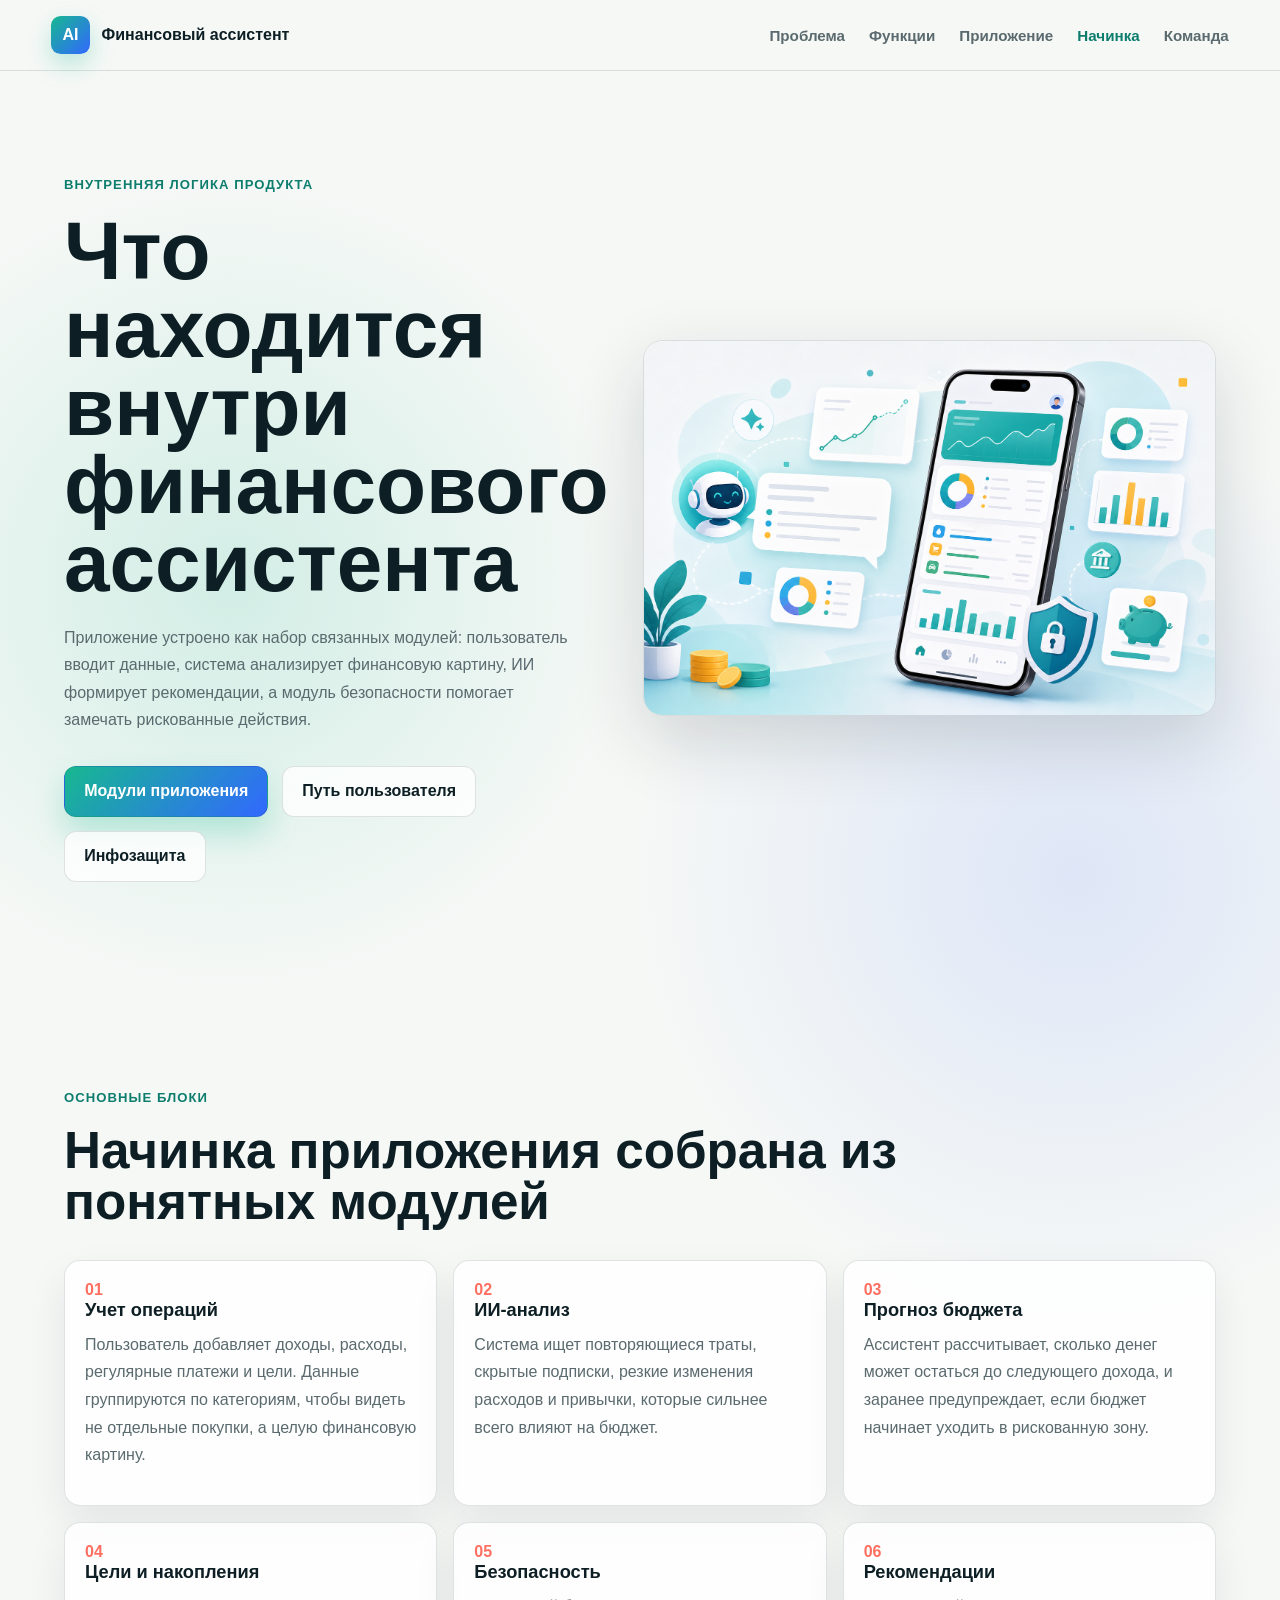
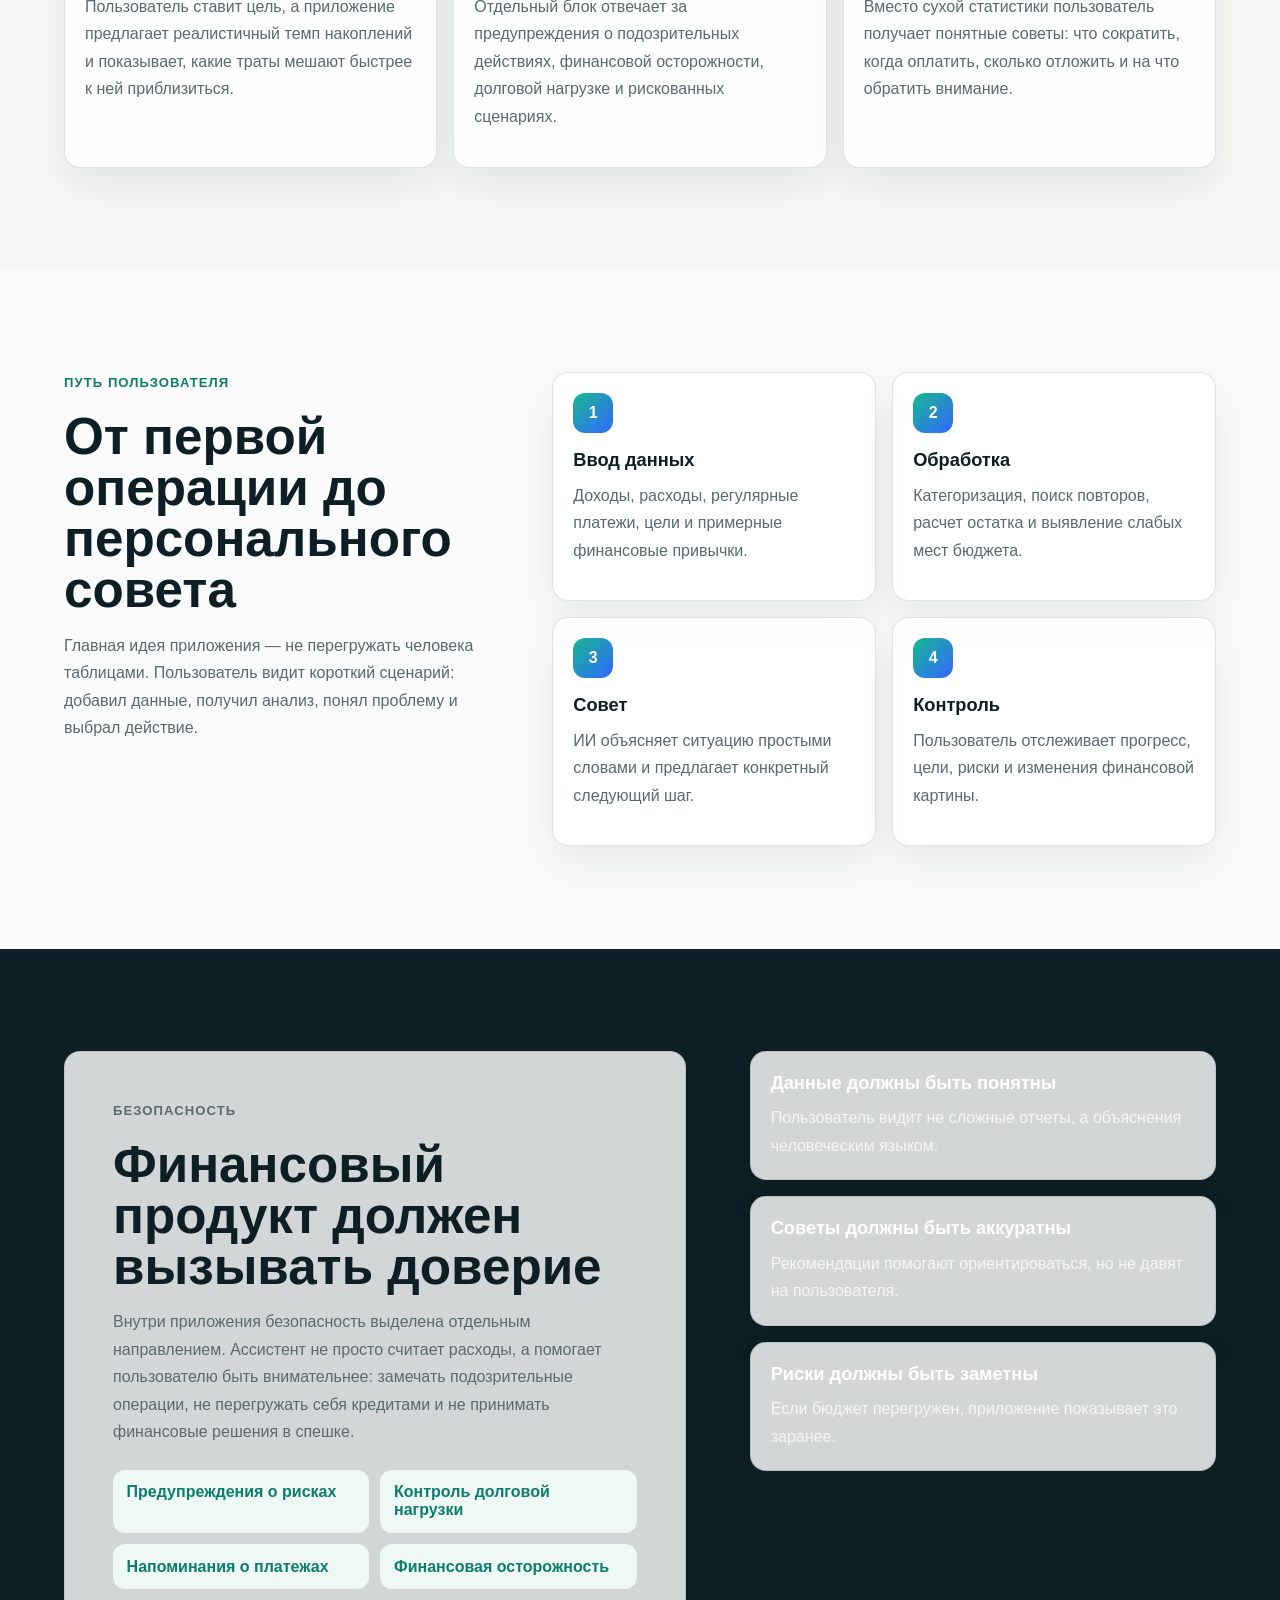
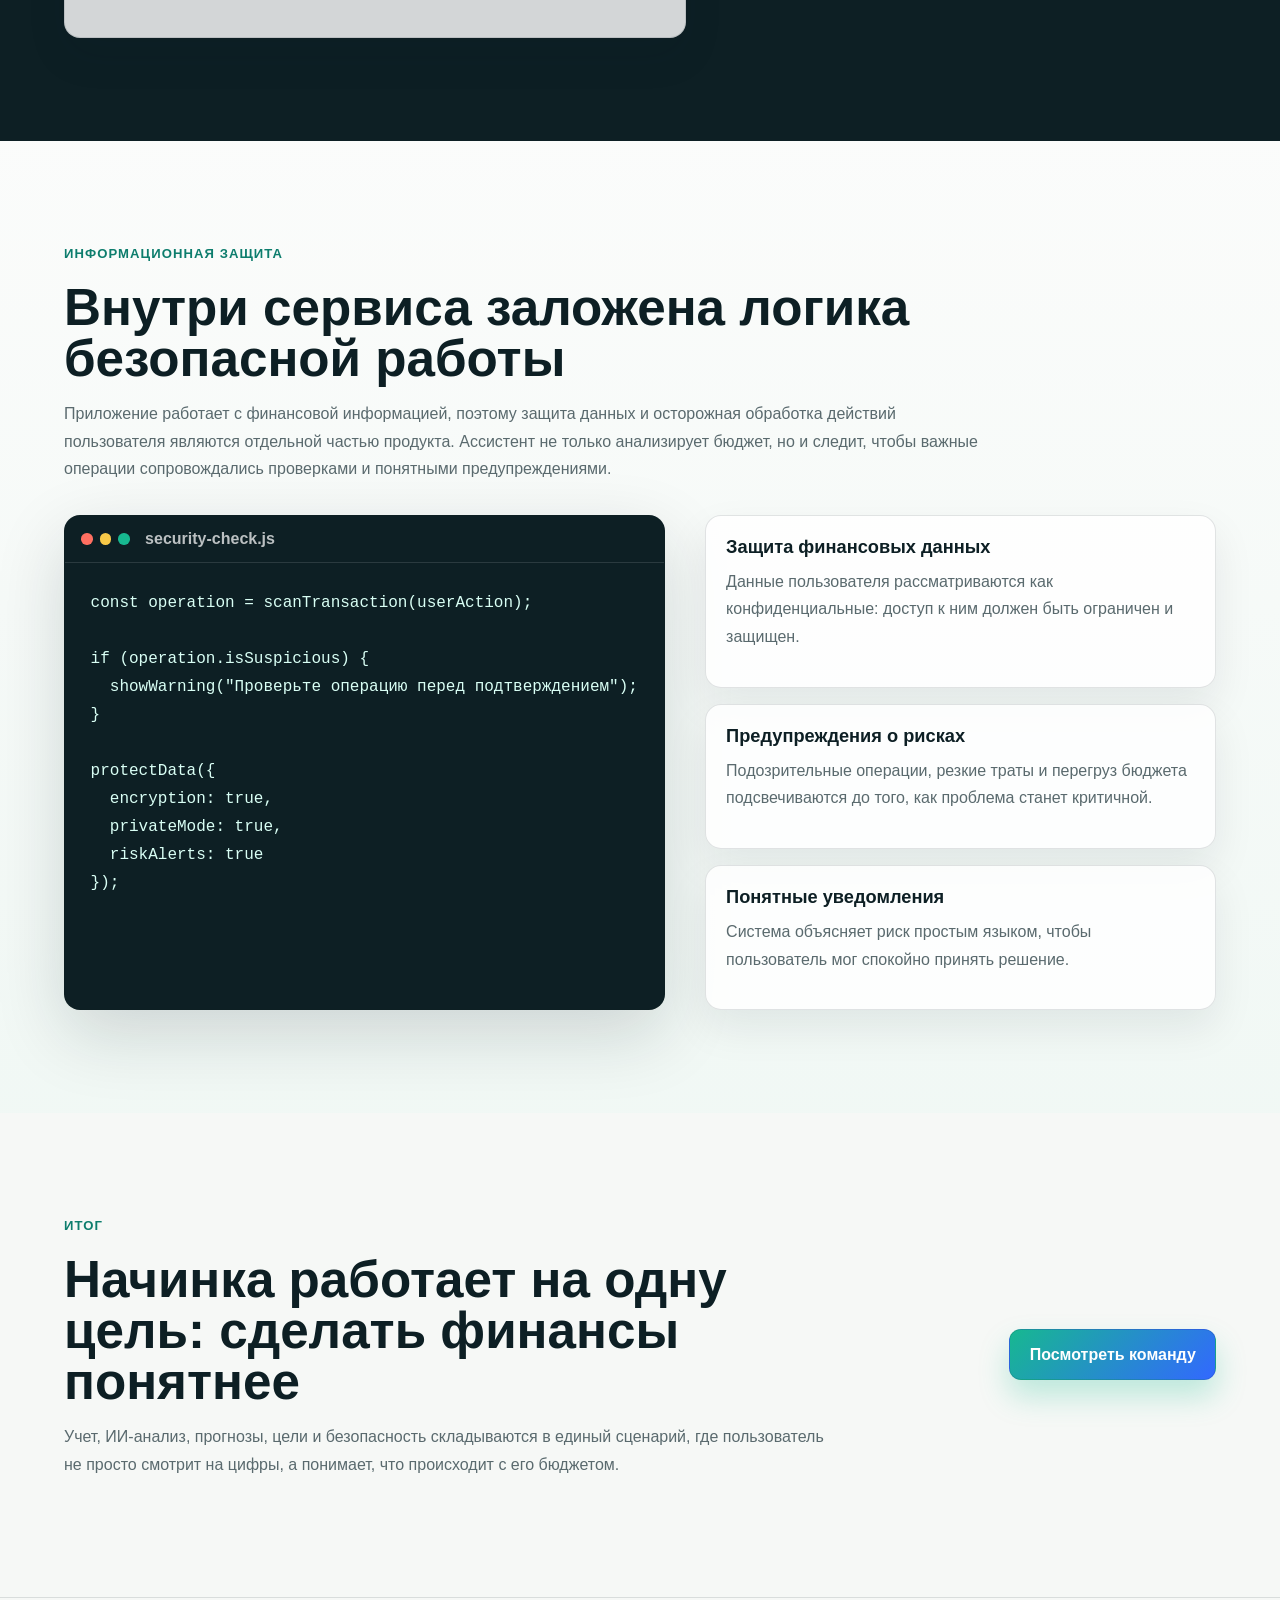
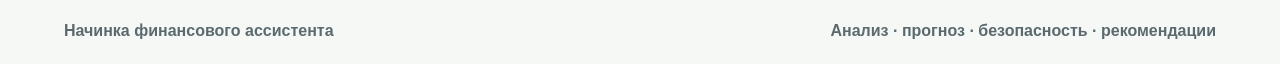
==== commit 4a165538: "Add security quick link" ====
--- a/app.html
+++ b/app.html
@@ -35,6 +35,7 @@
         <div class="hero-actions">
           <a class="button primary" href="#modules">Модули приложения</a>
           <a class="button ghost" href="#flow">Путь пользователя</a>
+          <a class="button ghost" href="#info-security">Инфозащита</a>
         </div>
       </div>
       <img class="app-visual" src="assets/product-visual.png" alt="Визуализация модулей финансового ассистента">
@@ -165,7 +166,7 @@
       </div>
     </section>
 
-    <section class="section code-security">
+    <section id="info-security" class="section code-security">
       <div class="section-head">
         <p class="eyebrow">Информационная защита</p>
         <h2>Внутри сервиса заложена логика безопасной работы</h2>
